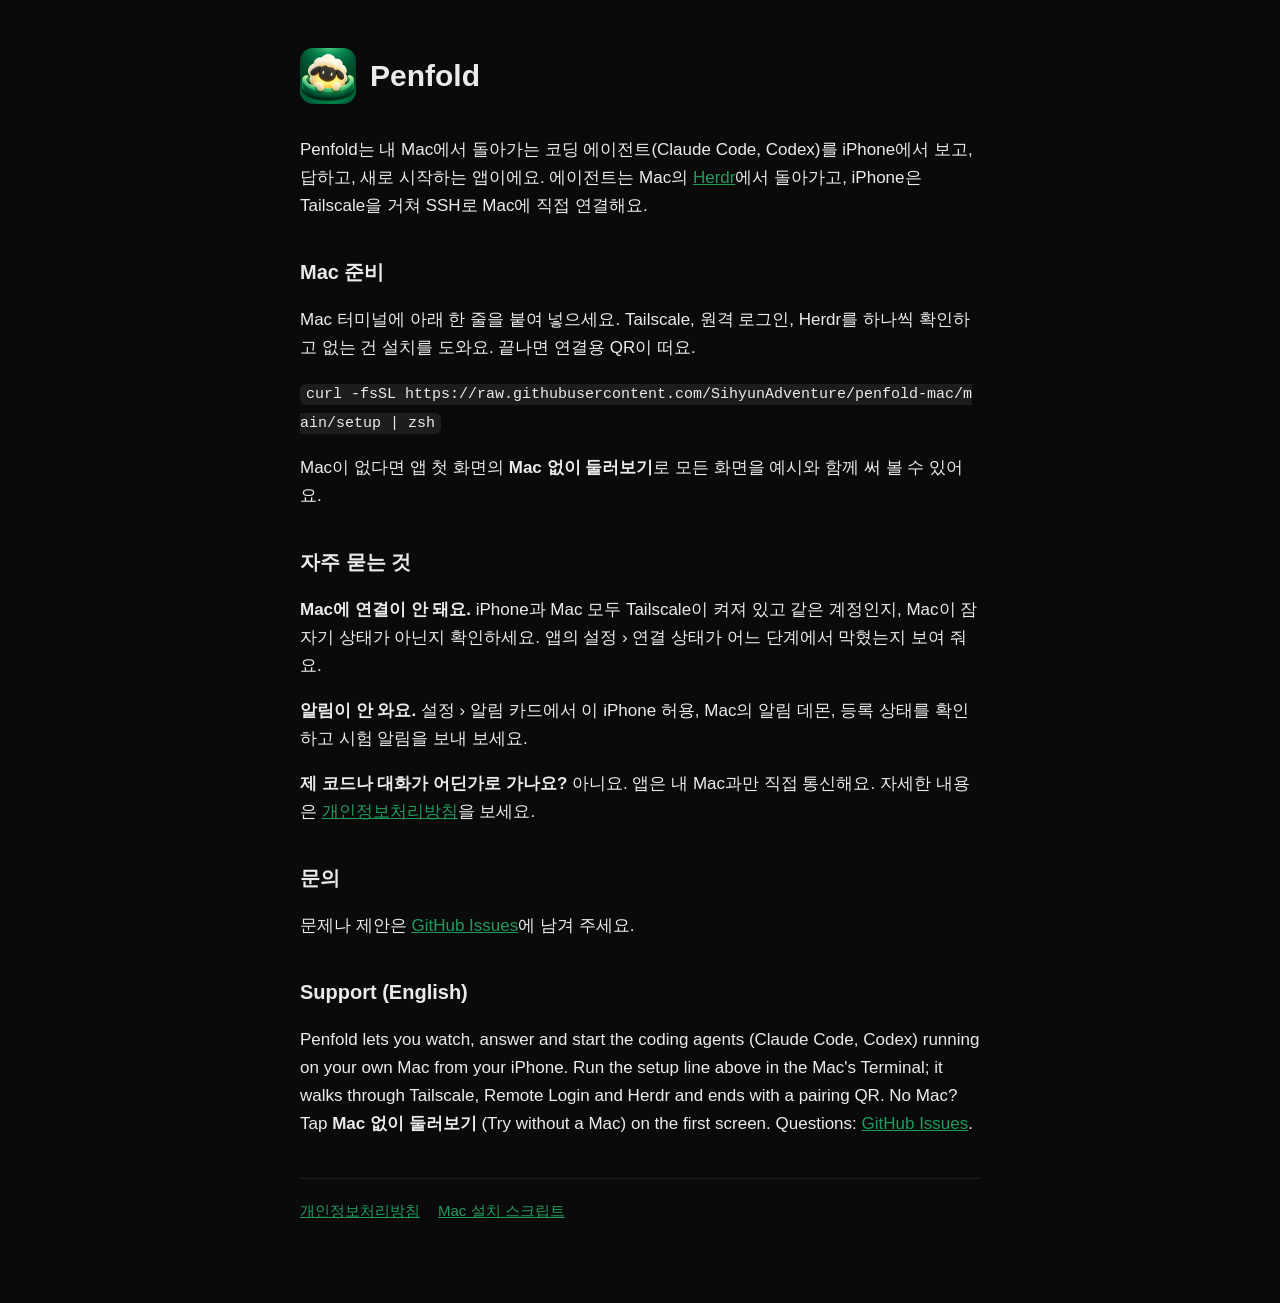
==== docs/index.html @ 0539cc74 "Support and privacy pages (GitHub Pages from docs/) Co-Authored-By: Claude Opus 5.5 <noreply@anthrop" ====
<!doctype html>
<html lang="ko">
<head>
<meta charset="utf-8"><meta name="viewport" content="width=device-width, initial-scale=1">
<title>Penfold 지원</title><link rel="stylesheet" href="style.css">
</head>
<body><main>
<header><img src="icon.png" alt=""><h1>Penfold</h1></header>
<p>Penfold는 내 Mac에서 돌아가는 코딩 에이전트(Claude Code, Codex)를 iPhone에서 보고, 답하고, 새로 시작하는 앱이에요. 에이전트는 Mac의 <a href="https://herdr.dev">Herdr</a>에서 돌아가고, iPhone은 Tailscale을 거쳐 SSH로 Mac에 직접 연결해요.</p>

<h2>Mac 준비</h2>
<p>Mac 터미널에 아래 한 줄을 붙여 넣으세요. Tailscale, 원격 로그인, Herdr를 하나씩 확인하고 없는 건 설치를 도와요. 끝나면 연결용 QR이 떠요.</p>
<p><code>curl -fsSL https://raw.githubusercontent.com/SihyunAdventure/penfold-mac/main/setup | zsh</code></p>
<p>Mac이 없다면 앱 첫 화면의 <b>Mac 없이 둘러보기</b>로 모든 화면을 예시와 함께 써 볼 수 있어요.</p>

<h2>자주 묻는 것</h2>
<p><b>Mac에 연결이 안 돼요.</b> iPhone과 Mac 모두 Tailscale이 켜져 있고 같은 계정인지, Mac이 잠자기 상태가 아닌지 확인하세요. 앱의 설정 › 연결 상태가 어느 단계에서 막혔는지 보여 줘요.</p>
<p><b>알림이 안 와요.</b> 설정 › 알림 카드에서 이 iPhone 허용, Mac의 알림 데몬, 등록 상태를 확인하고 시험 알림을 보내 보세요.</p>
<p><b>제 코드나 대화가 어딘가로 가나요?</b> 아니요. 앱은 내 Mac과만 직접 통신해요. 자세한 내용은 <a href="privacy.html">개인정보처리방침</a>을 보세요.</p>

<h2>문의</h2>
<p>문제나 제안은 <a href="https://github.com/SihyunAdventure/penfold-mac/issues">GitHub Issues</a>에 남겨 주세요.</p>

<h2 lang="en">Support (English)</h2>
<p lang="en">Penfold lets you watch, answer and start the coding agents (Claude Code, Codex) running on your own Mac from your iPhone. Run the setup line above in the Mac's Terminal; it walks through Tailscale, Remote Login and Herdr and ends with a pairing QR. No Mac? Tap <b>Mac 없이 둘러보기</b> (Try without a Mac) on the first screen. Questions: <a href="https://github.com/SihyunAdventure/penfold-mac/issues">GitHub Issues</a>.</p>

<nav><a href="privacy.html">개인정보처리방침</a><a href="https://github.com/SihyunAdventure/penfold-mac">Mac 설치 스크립트</a></nav>
</main></body></html>
---- docs/style.css ----
:root { color-scheme: dark; --bg: #0a0a0b; --text: #ebebed; --muted: #9a9aa0; --accent: #239a5d; --line: #1d1d20; }
* { box-sizing: border-box; }
body { margin: 0; background: var(--bg); color: var(--text); font: 17px/1.65 -apple-system, BlinkMacSystemFont, "Apple SD Gothic Neo", "Pretendard", sans-serif; }
main { max-width: 720px; margin: 0 auto; padding: 48px 20px 80px; }
header { display: flex; align-items: center; gap: 14px; margin-bottom: 32px; }
header img { width: 56px; height: 56px; border-radius: 13px; }
h1 { font-size: 30px; margin: 0; }
h2 { font-size: 20px; margin: 36px 0 8px; }
p, li { color: var(--text); }
.muted { color: var(--muted); font-size: 15px; }
a { color: var(--accent); }
code { background: var(--line); padding: 2px 6px; border-radius: 6px; font-size: 15px; word-break: break-all; }
nav { display: flex; gap: 18px; font-size: 15px; margin-top: 40px; padding-top: 20px; border-top: 1px solid var(--line); }
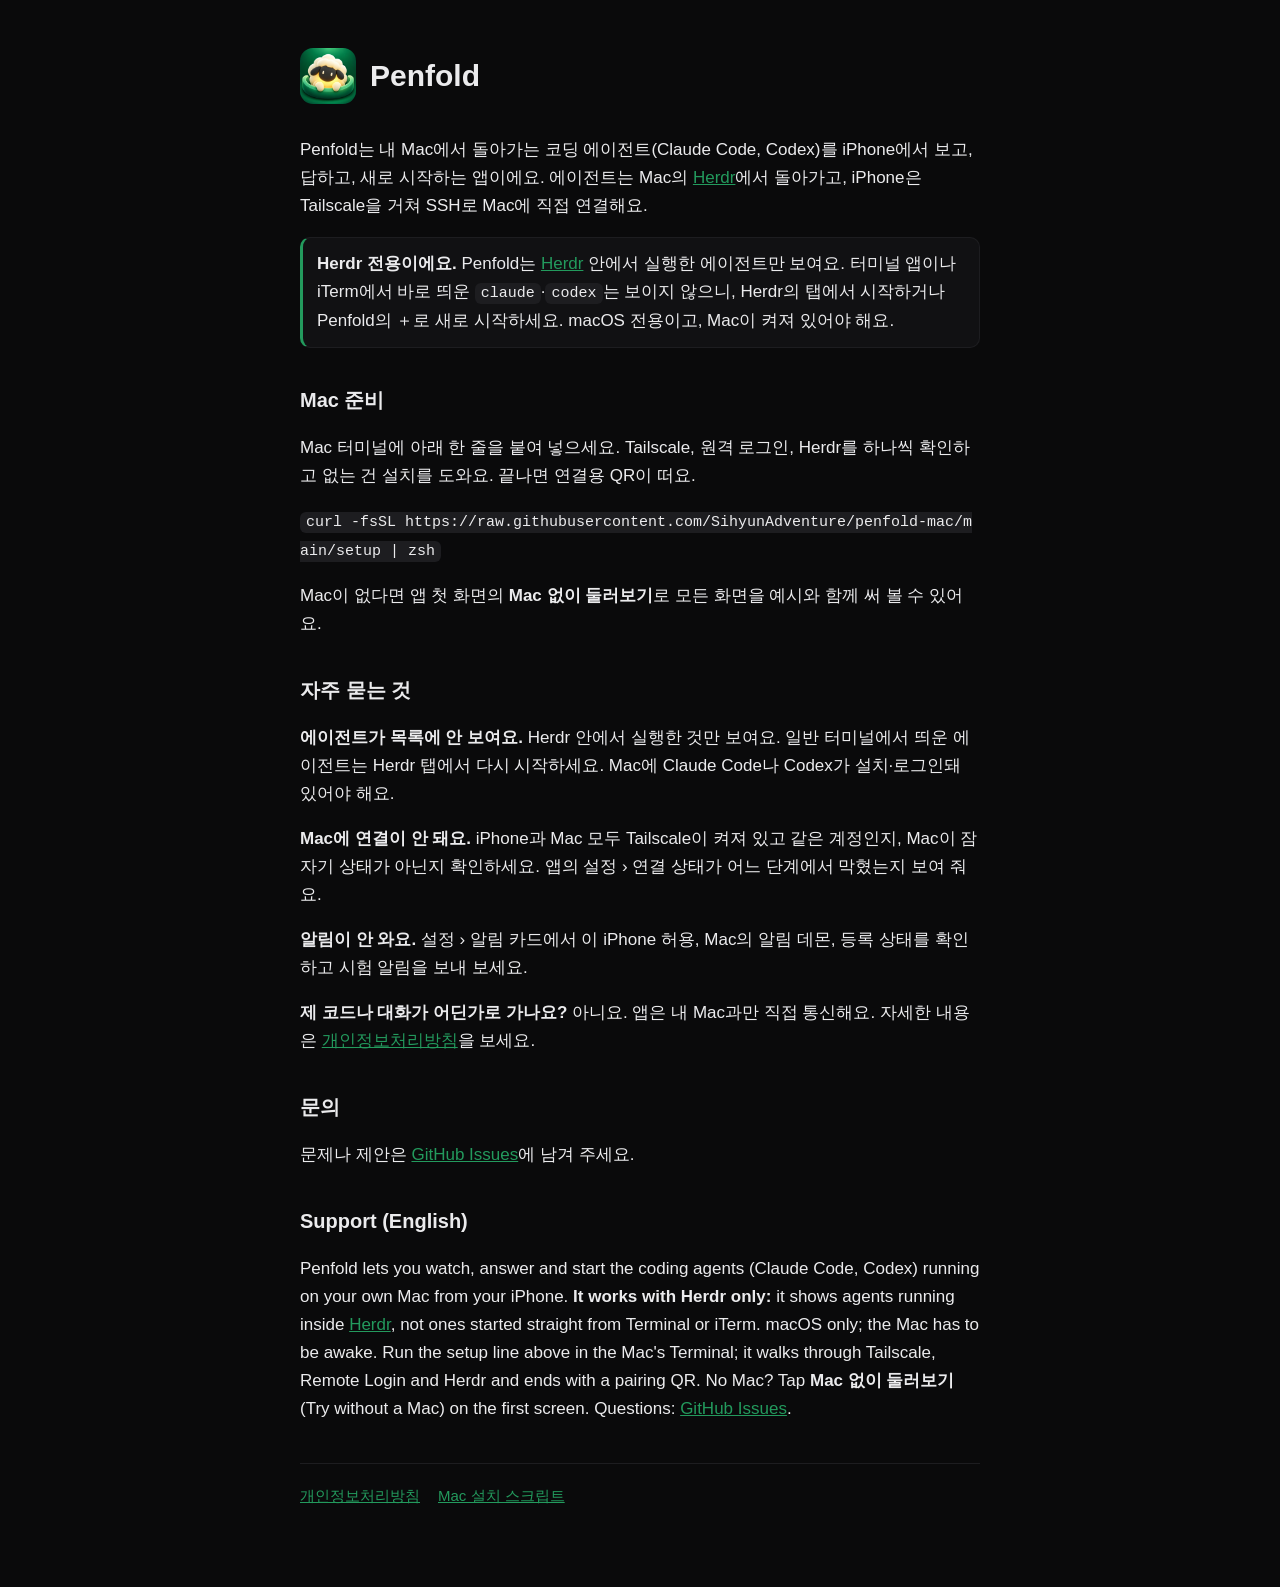
==== commit ccd304f2: "Say plainly that Penfold works with Herdr only" ====
--- a/docs/index.html
+++ b/docs/index.html
@@ -7,6 +7,7 @@
 <body><main>
 <header><img src="icon.png" alt=""><h1>Penfold</h1></header>
 <p>Penfold는 내 Mac에서 돌아가는 코딩 에이전트(Claude Code, Codex)를 iPhone에서 보고, 답하고, 새로 시작하는 앱이에요. 에이전트는 Mac의 <a href="https://herdr.dev">Herdr</a>에서 돌아가고, iPhone은 Tailscale을 거쳐 SSH로 Mac에 직접 연결해요.</p>
+<p class="note"><b>Herdr 전용이에요.</b> Penfold는 <a href="https://herdr.dev">Herdr</a> 안에서 실행한 에이전트만 보여요. 터미널 앱이나 iTerm에서 바로 띄운 <code>claude</code>·<code>codex</code>는 보이지 않으니, Herdr의 탭에서 시작하거나 Penfold의 ＋로 새로 시작하세요. macOS 전용이고, Mac이 켜져 있어야 해요.</p>
 
 <h2>Mac 준비</h2>
 <p>Mac 터미널에 아래 한 줄을 붙여 넣으세요. Tailscale, 원격 로그인, Herdr를 하나씩 확인하고 없는 건 설치를 도와요. 끝나면 연결용 QR이 떠요.</p>
@@ -14,6 +15,7 @@
 <p>Mac이 없다면 앱 첫 화면의 <b>Mac 없이 둘러보기</b>로 모든 화면을 예시와 함께 써 볼 수 있어요.</p>
 
 <h2>자주 묻는 것</h2>
+<p><b>에이전트가 목록에 안 보여요.</b> Herdr 안에서 실행한 것만 보여요. 일반 터미널에서 띄운 에이전트는 Herdr 탭에서 다시 시작하세요. Mac에 Claude Code나 Codex가 설치·로그인돼 있어야 해요.</p>
 <p><b>Mac에 연결이 안 돼요.</b> iPhone과 Mac 모두 Tailscale이 켜져 있고 같은 계정인지, Mac이 잠자기 상태가 아닌지 확인하세요. 앱의 설정 › 연결 상태가 어느 단계에서 막혔는지 보여 줘요.</p>
 <p><b>알림이 안 와요.</b> 설정 › 알림 카드에서 이 iPhone 허용, Mac의 알림 데몬, 등록 상태를 확인하고 시험 알림을 보내 보세요.</p>
 <p><b>제 코드나 대화가 어딘가로 가나요?</b> 아니요. 앱은 내 Mac과만 직접 통신해요. 자세한 내용은 <a href="privacy.html">개인정보처리방침</a>을 보세요.</p>
@@ -22,7 +24,7 @@
 <p>문제나 제안은 <a href="https://github.com/SihyunAdventure/penfold-mac/issues">GitHub Issues</a>에 남겨 주세요.</p>
 
 <h2 lang="en">Support (English)</h2>
-<p lang="en">Penfold lets you watch, answer and start the coding agents (Claude Code, Codex) running on your own Mac from your iPhone. Run the setup line above in the Mac's Terminal; it walks through Tailscale, Remote Login and Herdr and ends with a pairing QR. No Mac? Tap <b>Mac 없이 둘러보기</b> (Try without a Mac) on the first screen. Questions: <a href="https://github.com/SihyunAdventure/penfold-mac/issues">GitHub Issues</a>.</p>
+<p lang="en">Penfold lets you watch, answer and start the coding agents (Claude Code, Codex) running on your own Mac from your iPhone. <b>It works with Herdr only:</b> it shows agents running inside <a href="https://herdr.dev">Herdr</a>, not ones started straight from Terminal or iTerm. macOS only; the Mac has to be awake. Run the setup line above in the Mac's Terminal; it walks through Tailscale, Remote Login and Herdr and ends with a pairing QR. No Mac? Tap <b>Mac 없이 둘러보기</b> (Try without a Mac) on the first screen. Questions: <a href="https://github.com/SihyunAdventure/penfold-mac/issues">GitHub Issues</a>.</p>
 
 <nav><a href="privacy.html">개인정보처리방침</a><a href="https://github.com/SihyunAdventure/penfold-mac">Mac 설치 스크립트</a></nav>
 </main></body></html>
--- a/docs/style.css
+++ b/docs/style.css
@@ -11,3 +11,4 @@
 a { color: var(--accent); }
 code { background: var(--line); padding: 2px 6px; border-radius: 6px; font-size: 15px; word-break: break-all; }
 nav { display: flex; gap: 18px; font-size: 15px; margin-top: 40px; padding-top: 20px; border-top: 1px solid var(--line); }
+.note { border: 1px solid var(--line); border-left: 3px solid var(--accent); border-radius: 10px; padding: 12px 14px; background: #111113; }
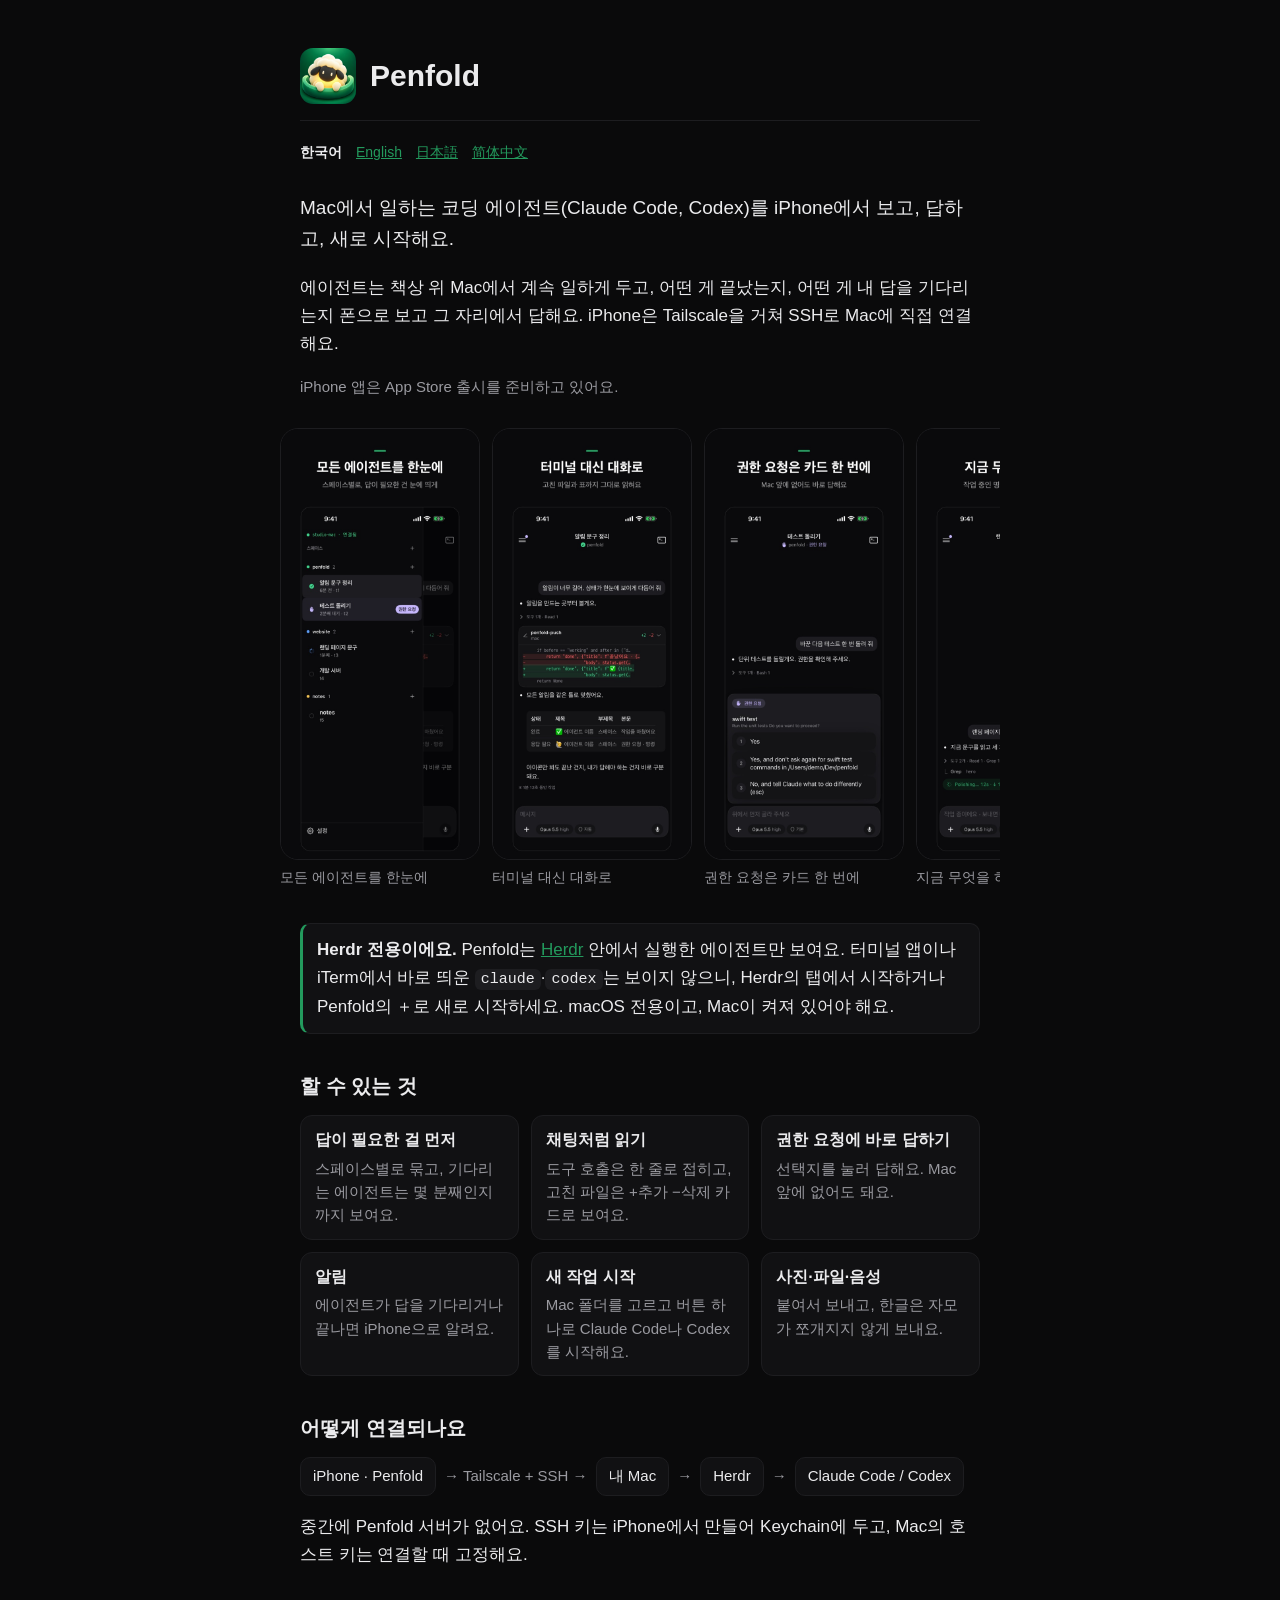
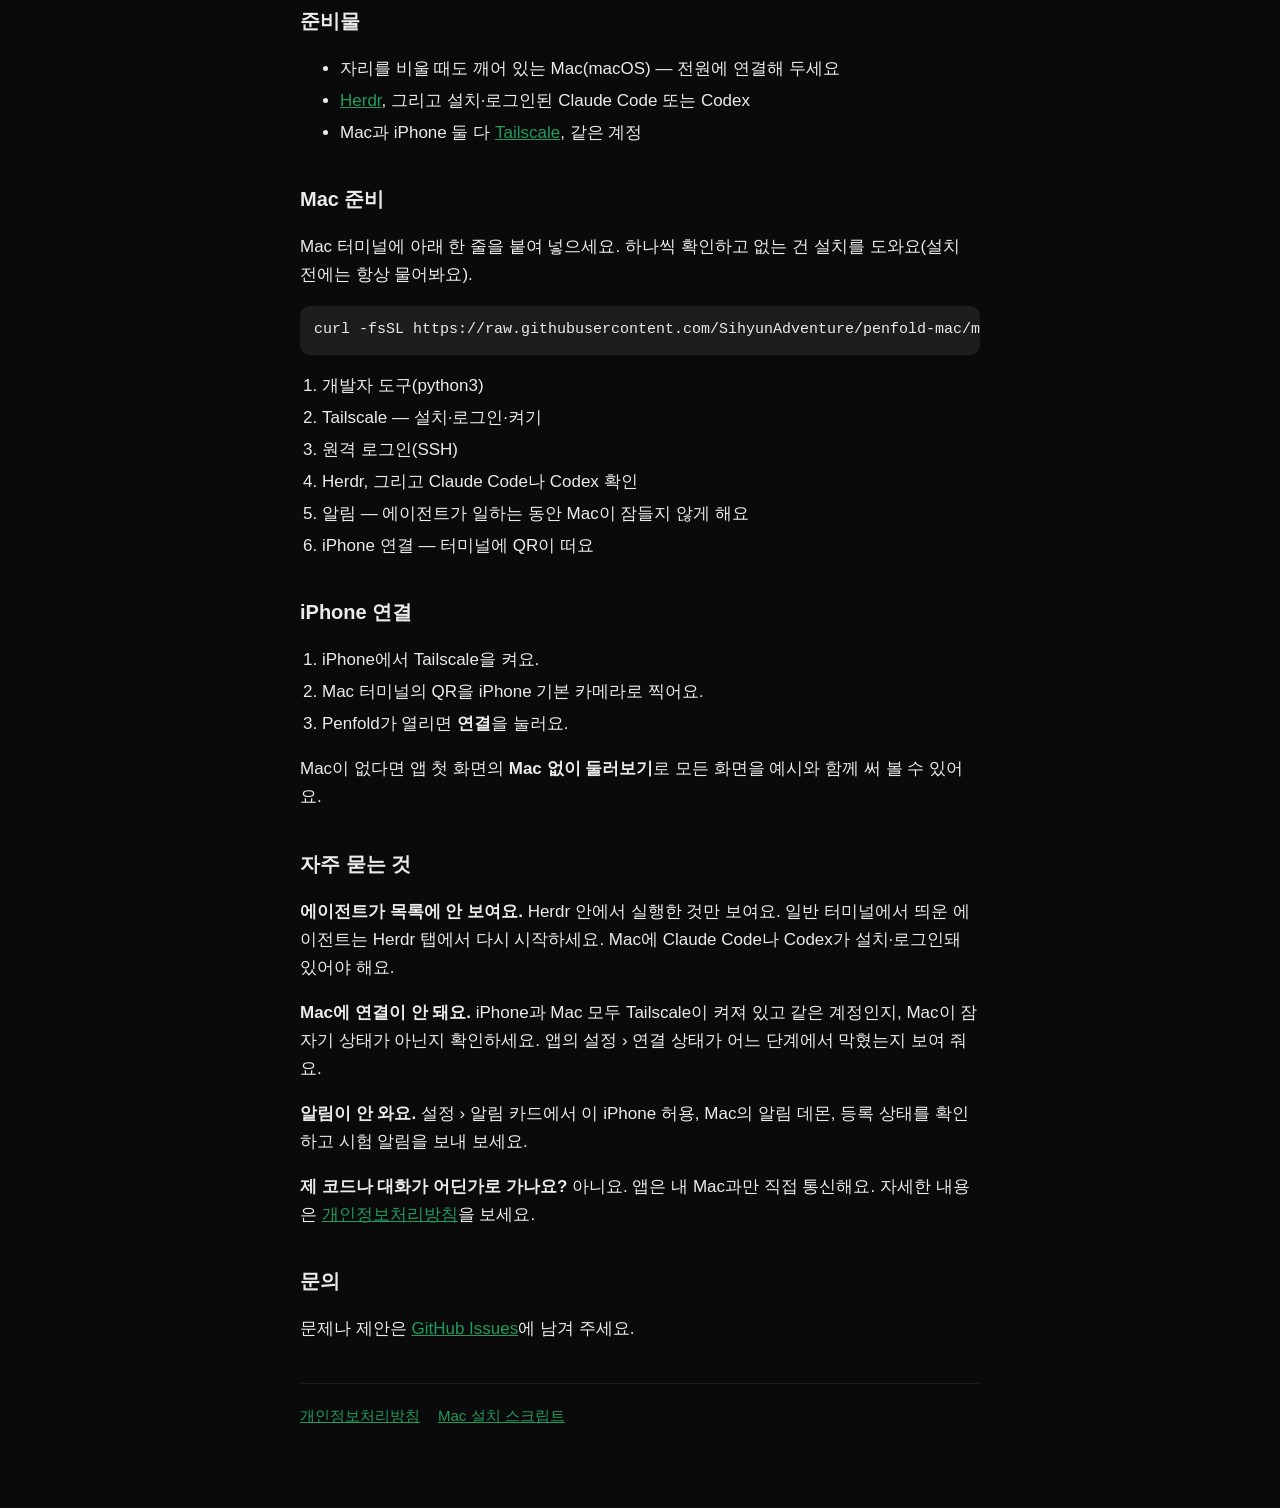
==== commit d860687e: "README and support site: screenshots, features, how it works; English, Korean, Japanese, Chinese Co-" ====
--- a/docs/index.html
+++ b/docs/index.html
@@ -3,15 +3,69 @@
 <head>
 <meta charset="utf-8"><meta name="viewport" content="width=device-width, initial-scale=1">
 <title>Penfold 지원</title><link rel="stylesheet" href="style.css">
+<meta name="description" content="Mac에서 일하는 코딩 에이전트(Claude Code, Codex)를 iPhone에서 보고, 답하고, 새로 시작하는 앱">
+<link rel="alternate" hreflang="ko" href="https://sihyunadventure.github.io/penfold-mac/">
+<link rel="alternate" hreflang="en" href="https://sihyunadventure.github.io/penfold-mac/en.html">
+<link rel="alternate" hreflang="ja" href="https://sihyunadventure.github.io/penfold-mac/ja.html">
+<link rel="alternate" hreflang="zh-Hans" href="https://sihyunadventure.github.io/penfold-mac/zh.html">
 </head>
 <body><main>
 <header><img src="icon.png" alt=""><h1>Penfold</h1></header>
-<p>Penfold는 내 Mac에서 돌아가는 코딩 에이전트(Claude Code, Codex)를 iPhone에서 보고, 답하고, 새로 시작하는 앱이에요. 에이전트는 Mac의 <a href="https://herdr.dev">Herdr</a>에서 돌아가고, iPhone은 Tailscale을 거쳐 SSH로 Mac에 직접 연결해요.</p>
+<nav class="langs" aria-label="언어"><b>한국어</b><a href="en.html" lang="en">English</a><a href="ja.html" lang="ja">日本語</a><a href="zh.html" lang="zh-Hans">简体中文</a></nav>
+
+<p class="lead">Mac에서 일하는 코딩 에이전트(Claude Code, Codex)를 iPhone에서 보고, 답하고, 새로 시작해요.</p>
+<p>에이전트는 책상 위 Mac에서 계속 일하게 두고, 어떤 게 끝났는지, 어떤 게 내 답을 기다리는지 폰으로 보고 그 자리에서 답해요. iPhone은 Tailscale을 거쳐 SSH로 Mac에 직접 연결해요.</p>
+<p class="status">iPhone 앱은 App Store 출시를 준비하고 있어요.</p>
+
+<div class="shots">
+<figure><img src="images/01-overview.jpg" alt="스페이스별 에이전트 목록. 권한 요청이 필요한 에이전트가 강조돼 있다." loading="lazy"><figcaption>모든 에이전트를 한눈에</figcaption></figure>
+<figure><img src="images/02-chat.jpg" alt="채팅 뷰. 고친 파일이 카드로, 표가 표로 보인다." loading="lazy"><figcaption>터미널 대신 대화로</figcaption></figure>
+<figure><img src="images/03-approval.jpg" alt="권한 요청 카드와 세 가지 선택지" loading="lazy"><figcaption>권한 요청은 카드 한 번에</figcaption></figure>
+<figure><img src="images/04-working.jpg" alt="작업 중인 에이전트와 실행 중인 명령" loading="lazy"><figcaption>지금 무엇을 하는지</figcaption></figure>
+<figure><img src="images/05-model.jpg" alt="모델 선택 시트: Fable, Opus, Sonnet, Haiku와 생각 강도" loading="lazy"><figcaption>모델과 생각 강도도 폰에서</figcaption></figure>
+</div>
+
 <p class="note"><b>Herdr 전용이에요.</b> Penfold는 <a href="https://herdr.dev">Herdr</a> 안에서 실행한 에이전트만 보여요. 터미널 앱이나 iTerm에서 바로 띄운 <code>claude</code>·<code>codex</code>는 보이지 않으니, Herdr의 탭에서 시작하거나 Penfold의 ＋로 새로 시작하세요. macOS 전용이고, Mac이 켜져 있어야 해요.</p>
 
+<h2>할 수 있는 것</h2>
+<div class="features">
+<div><b>답이 필요한 걸 먼저</b>스페이스별로 묶고, 기다리는 에이전트는 몇 분째인지까지 보여요.</div>
+<div><b>채팅처럼 읽기</b>도구 호출은 한 줄로 접히고, 고친 파일은 +추가 −삭제 카드로 보여요.</div>
+<div><b>권한 요청에 바로 답하기</b>선택지를 눌러 답해요. Mac 앞에 없어도 돼요.</div>
+<div><b>알림</b>에이전트가 답을 기다리거나 끝나면 iPhone으로 알려요.</div>
+<div><b>새 작업 시작</b>Mac 폴더를 고르고 버튼 하나로 Claude Code나 Codex를 시작해요.</div>
+<div><b>사진·파일·음성</b>붙여서 보내고, 한글은 자모가 쪼개지지 않게 보내요.</div>
+</div>
+
+<h2>어떻게 연결되나요</h2>
+<div class="flow"><span>iPhone · Penfold</span><i>→ Tailscale + SSH →</i><span>내 Mac</span><i>→</i><span>Herdr</span><i>→</i><span>Claude Code / Codex</span></div>
+<p>중간에 Penfold 서버가 없어요. SSH 키는 iPhone에서 만들어 Keychain에 두고, Mac의 호스트 키는 연결할 때 고정해요.</p>
+
+<h2>준비물</h2>
+<ul>
+<li>자리를 비울 때도 깨어 있는 Mac(macOS) — 전원에 연결해 두세요</li>
+<li><a href="https://herdr.dev">Herdr</a>, 그리고 설치·로그인된 Claude Code 또는 Codex</li>
+<li>Mac과 iPhone 둘 다 <a href="https://tailscale.com">Tailscale</a>, 같은 계정</li>
+</ul>
+
 <h2>Mac 준비</h2>
-<p>Mac 터미널에 아래 한 줄을 붙여 넣으세요. Tailscale, 원격 로그인, Herdr를 하나씩 확인하고 없는 건 설치를 도와요. 끝나면 연결용 QR이 떠요.</p>
-<p><code>curl -fsSL https://raw.githubusercontent.com/SihyunAdventure/penfold-mac/main/setup | zsh</code></p>
+<p>Mac 터미널에 아래 한 줄을 붙여 넣으세요. 하나씩 확인하고 없는 건 설치를 도와요(설치 전에는 항상 물어봐요).</p>
+<pre><code>curl -fsSL https://raw.githubusercontent.com/SihyunAdventure/penfold-mac/main/setup | zsh</code></pre>
+<ol>
+<li>개발자 도구(python3)</li>
+<li>Tailscale — 설치·로그인·켜기</li>
+<li>원격 로그인(SSH)</li>
+<li>Herdr, 그리고 Claude Code나 Codex 확인</li>
+<li>알림 — 에이전트가 일하는 동안 Mac이 잠들지 않게 해요</li>
+<li>iPhone 연결 — 터미널에 QR이 떠요</li>
+</ol>
+
+<h2>iPhone 연결</h2>
+<ol>
+<li>iPhone에서 Tailscale을 켜요.</li>
+<li>Mac 터미널의 QR을 iPhone 기본 카메라로 찍어요.</li>
+<li>Penfold가 열리면 <b>연결</b>을 눌러요.</li>
+</ol>
 <p>Mac이 없다면 앱 첫 화면의 <b>Mac 없이 둘러보기</b>로 모든 화면을 예시와 함께 써 볼 수 있어요.</p>
 
 <h2>자주 묻는 것</h2>
@@ -23,8 +77,5 @@
 <h2>문의</h2>
 <p>문제나 제안은 <a href="https://github.com/SihyunAdventure/penfold-mac/issues">GitHub Issues</a>에 남겨 주세요.</p>
 
-<h2 lang="en">Support (English)</h2>
-<p lang="en">Penfold lets you watch, answer and start the coding agents (Claude Code, Codex) running on your own Mac from your iPhone. <b>It works with Herdr only:</b> it shows agents running inside <a href="https://herdr.dev">Herdr</a>, not ones started straight from Terminal or iTerm. macOS only; the Mac has to be awake. Run the setup line above in the Mac's Terminal; it walks through Tailscale, Remote Login and Herdr and ends with a pairing QR. No Mac? Tap <b>Mac 없이 둘러보기</b> (Try without a Mac) on the first screen. Questions: <a href="https://github.com/SihyunAdventure/penfold-mac/issues">GitHub Issues</a>.</p>
-
 <nav><a href="privacy.html">개인정보처리방침</a><a href="https://github.com/SihyunAdventure/penfold-mac">Mac 설치 스크립트</a></nav>
 </main></body></html>
--- a/docs/style.css
+++ b/docs/style.css
@@ -12,3 +12,20 @@
 code { background: var(--line); padding: 2px 6px; border-radius: 6px; font-size: 15px; word-break: break-all; }
 nav { display: flex; gap: 18px; font-size: 15px; margin-top: 40px; padding-top: 20px; border-top: 1px solid var(--line); }
 .note { border: 1px solid var(--line); border-left: 3px solid var(--accent); border-radius: 10px; padding: 12px 14px; background: #111113; }
+.langs { display: flex; flex-wrap: wrap; gap: 6px 14px; font-size: 14px; margin: -16px 0 28px; color: var(--muted); }
+.langs b { color: var(--text); font-weight: 600; }
+.lead { font-size: 19px; color: var(--text); }
+.status { color: var(--muted); font-size: 15px; }
+.shots { display: flex; gap: 12px; overflow-x: auto; scroll-snap-type: x mandatory; margin: 28px -20px; padding: 0 20px 8px; }
+.shots figure { margin: 0; flex: 0 0 200px; scroll-snap-align: start; }
+.shots img { width: 200px; height: auto; display: block; border-radius: 18px; border: 1px solid var(--line); }
+.shots figcaption { font-size: 14px; color: var(--muted); margin-top: 8px; line-height: 1.4; }
+.features { display: grid; grid-template-columns: repeat(auto-fit, minmax(200px, 1fr)); gap: 12px; margin: 12px 0; }
+.features div { border: 1px solid var(--line); border-radius: 12px; padding: 12px 14px; background: #111113; font-size: 15px; line-height: 1.55; color: var(--muted); }
+.features b { display: block; color: var(--text); font-size: 16px; margin-bottom: 4px; }
+.flow { display: flex; flex-wrap: wrap; align-items: center; gap: 8px; margin: 12px 0; font-size: 15px; }
+.flow span { border: 1px solid var(--line); border-radius: 10px; padding: 6px 12px; background: #111113; }
+.flow i { color: var(--muted); font-style: normal; }
+ol { padding-left: 22px; } li { margin: 4px 0; }
+pre { background: var(--line); padding: 12px 14px; border-radius: 10px; overflow-x: auto; font-size: 14px; }
+pre code { background: none; padding: 0; word-break: normal; }
